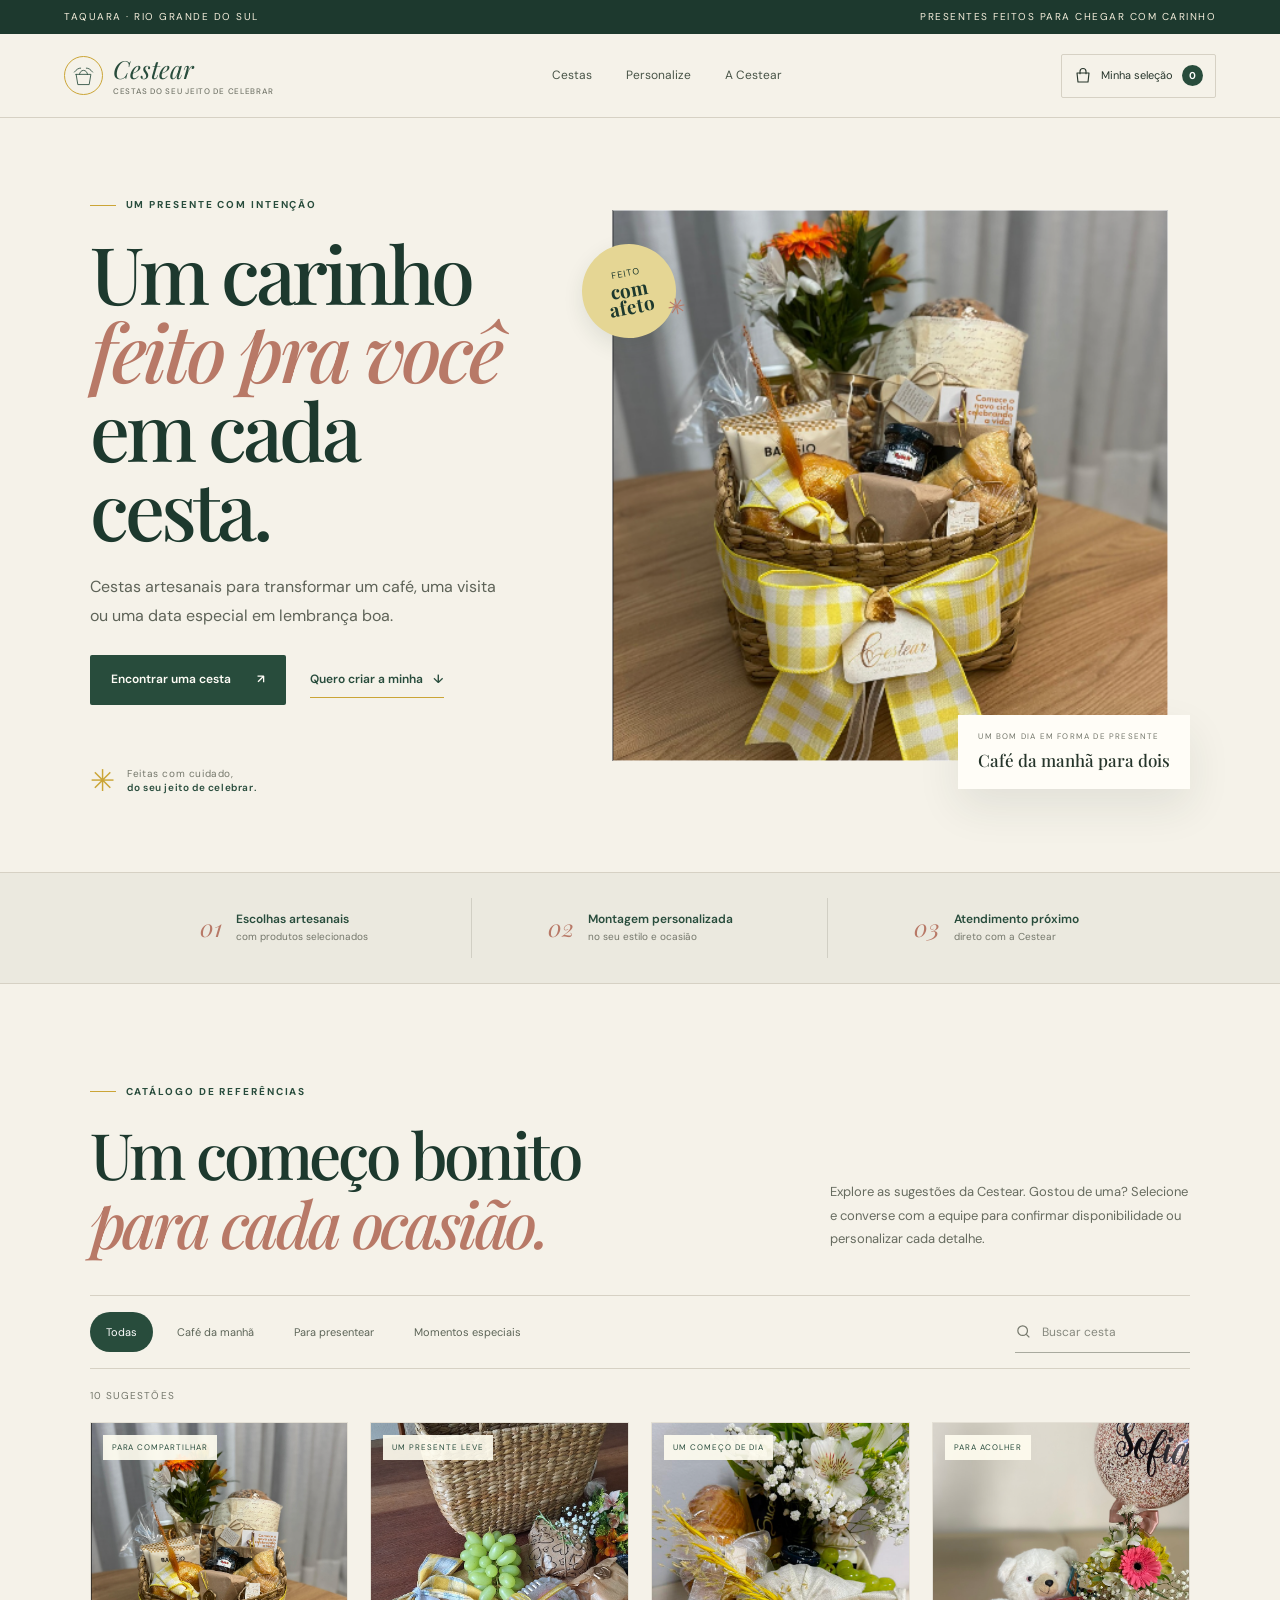
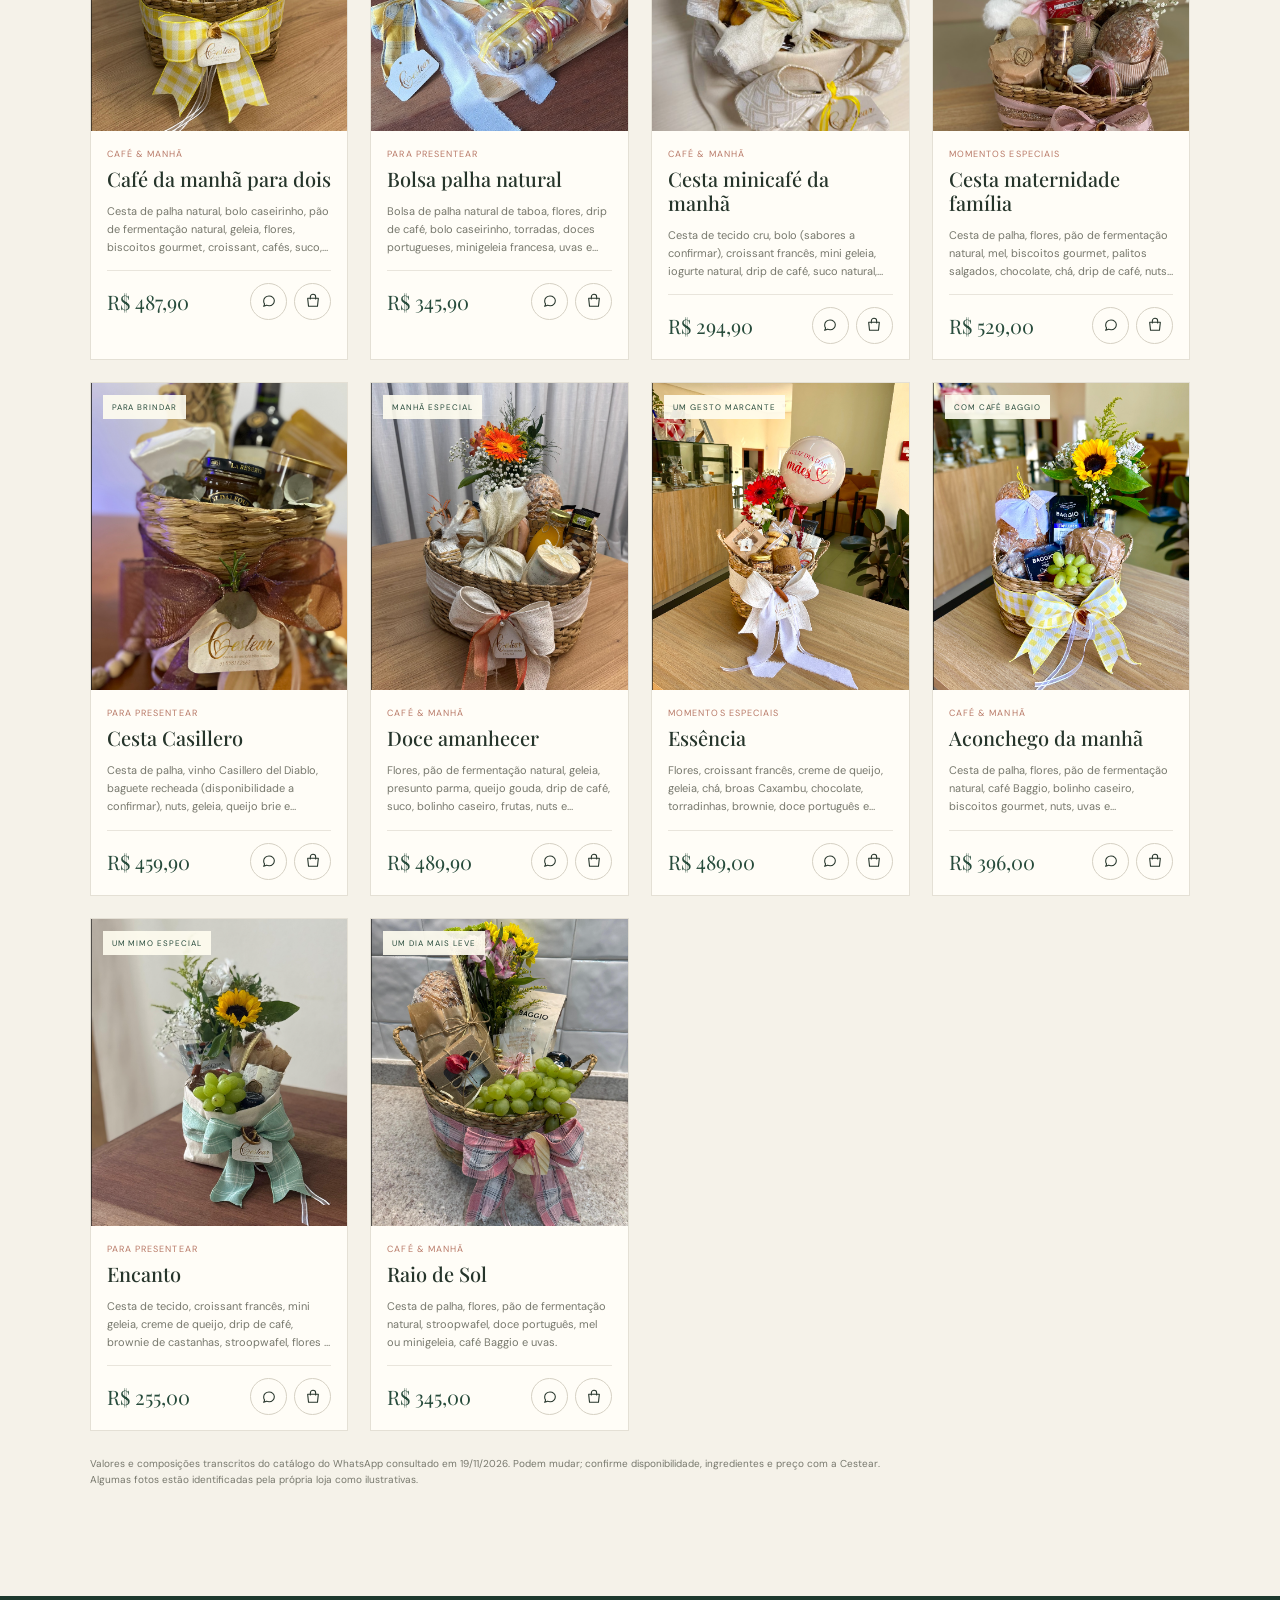
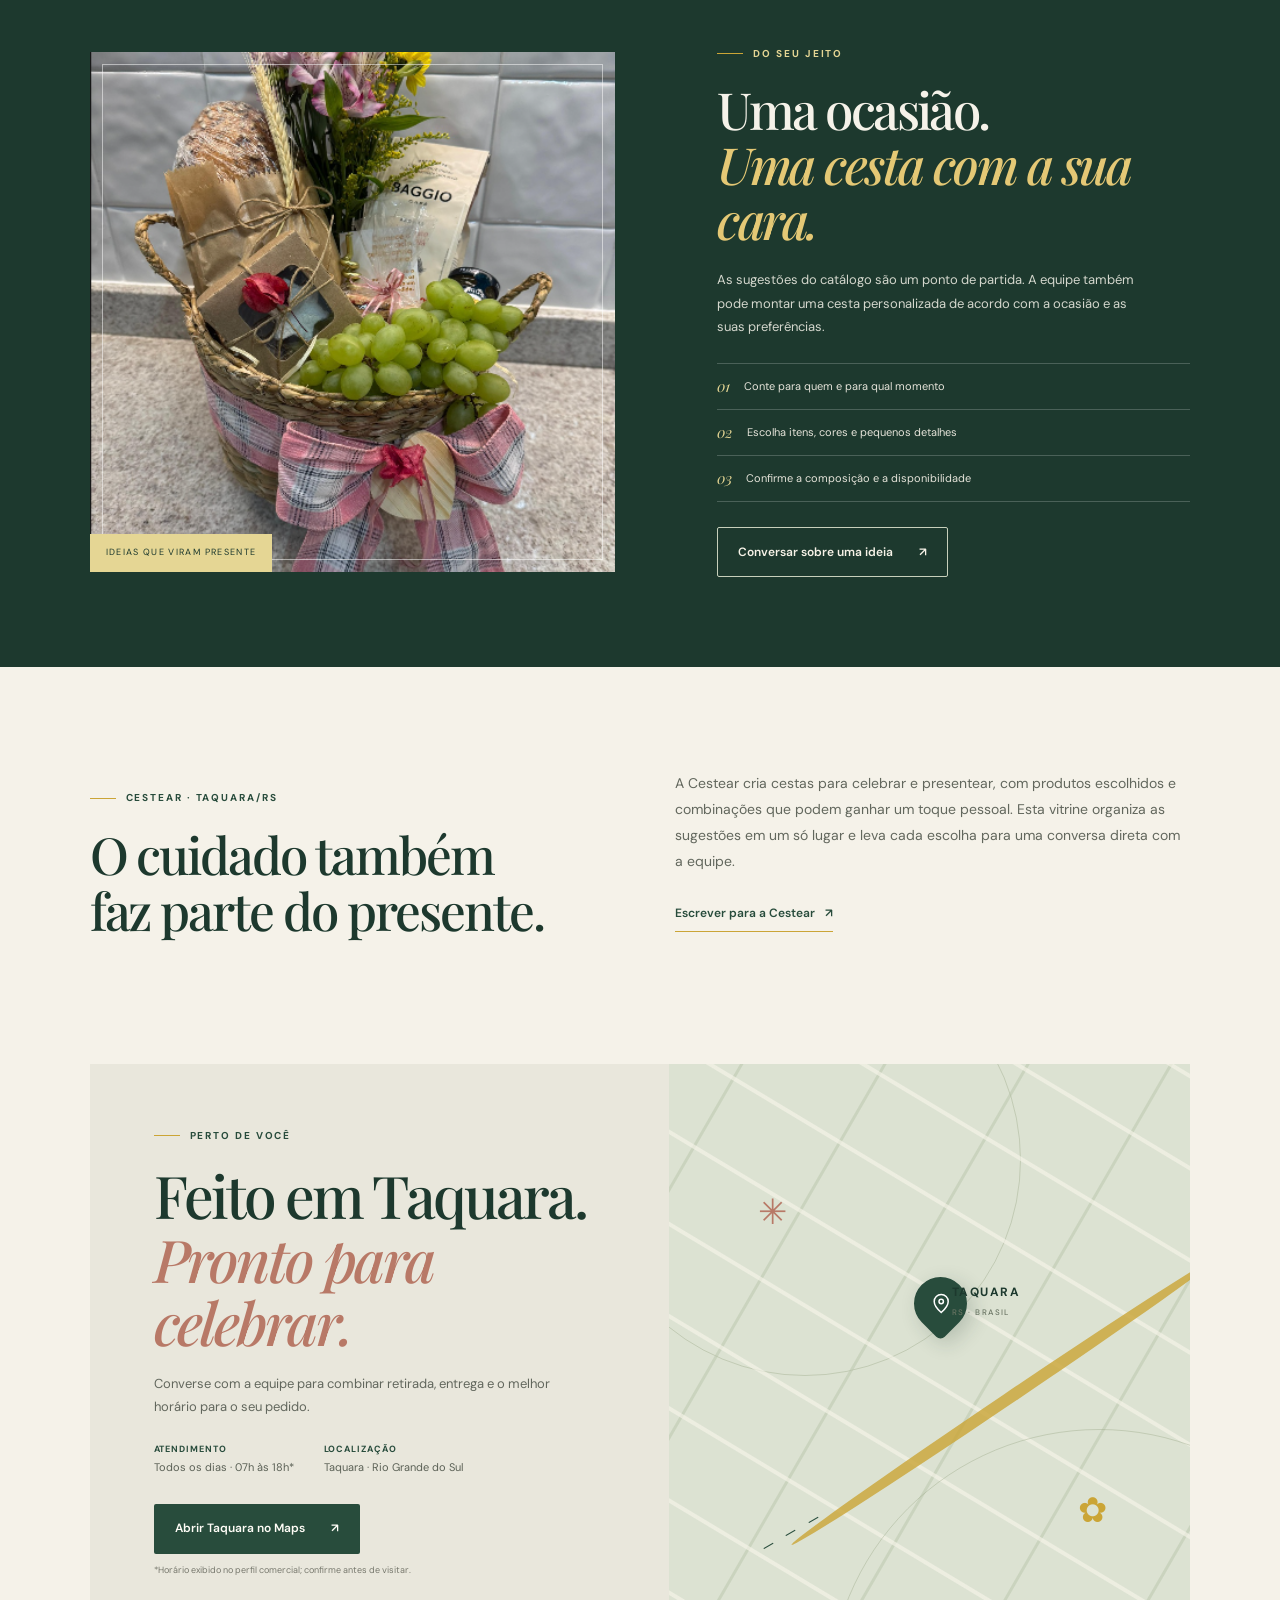
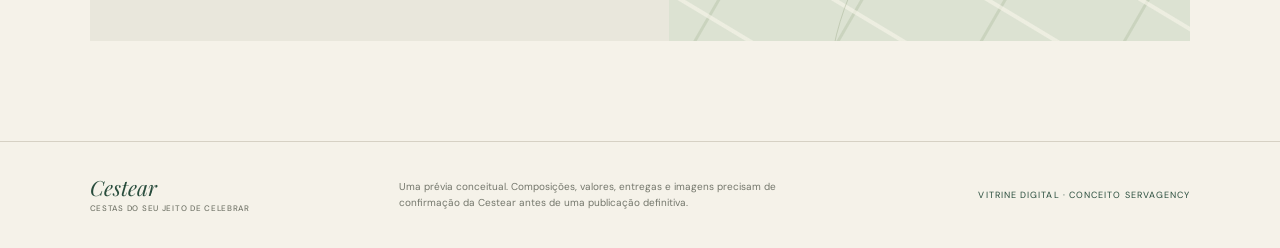
==== index.html @ cdf3b0b8 "Build Cestear digital catalog concept" ====
<!doctype html>
<html lang="pt-BR">
  <head>
    <meta charset="utf-8" />
    <meta name="viewport" content="width=device-width, initial-scale=1" />
    <meta name="theme-color" content="#f5f2e9" />
    <meta name="description" content="Cestas artesanais para celebrar, presentear e cuidar. Explore as sugestões da Cestear e personalize sua escolha pelo WhatsApp." />
    <title>Cestear — cestas do seu jeito de celebrar</title>
    <link rel="preconnect" href="https://fonts.googleapis.com" />
    <link rel="preconnect" href="https://fonts.gstatic.com" crossorigin />
    <link href="https://fonts.googleapis.com/css2?family=DM+Sans:wght@400;500;600;700&family=Playfair+Display:wght@500;600;700&display=swap" rel="stylesheet" />
    <link rel="stylesheet" href="styles.css" />
  </head>
  <body>
    <a class="skip-link" href="#conteudo">Pular para o conteúdo</a>
    <div class="announcement"><span>TAQUARA · RIO GRANDE DO SUL</span><span>Presentes feitos para chegar com carinho</span></div>
    <header class="site-header">
      <a class="brand" href="#inicio" aria-label="Cestear, início">
        <span class="brand-mark" aria-hidden="true"><svg viewBox="0 0 44 44"><path d="M9 20h26l-3 18H12L9 20Z"/><path d="M15 20a7 7 0 0 1 14 0M6 16c4-5 7-7 11-7M38 16c-4-5-7-7-11-7"/></svg></span>
        <span class="brand-word">Cestear<small>cestas do seu jeito de celebrar</small></span>
      </a>
      <nav class="desktop-nav" aria-label="Navegação principal">
        <a href="#colecao">Cestas</a><a href="#personalize">Personalize</a><a href="#sobre">A Cestear</a>
      </nav>
      <button class="bag-button" type="button" data-open-cart aria-label="Abrir seleção de cestas">
        <svg viewBox="0 0 24 24" aria-hidden="true"><path d="M4 8h16l-1.3 12H5.3L4 8Z"/><path d="M8 9V6a4 4 0 0 1 8 0v3"/></svg><span>Minha seleção</span><b id="cart-count">0</b>
      </button>
    </header>

    <main id="conteudo">
      <section class="hero" id="inicio">
        <div class="hero-copy">
          <p class="eyebrow"><span></span> UM PRESENTE COM INTENÇÃO</p>
          <h1>Um carinho<br /><em>feito pra você</em><br />em cada cesta.</h1>
          <p class="hero-intro">Cestas artesanais para transformar um café, uma visita ou uma data especial em lembrança boa.</p>
          <div class="hero-actions"><a class="button button-primary" href="#colecao">Encontrar uma cesta <span aria-hidden="true">↗</span></a><a class="text-link" href="#personalize">Quero criar a minha <span aria-hidden="true">↓</span></a></div>
          <div class="hero-note"><span class="note-flower" aria-hidden="true">✳</span><span>Feitas com cuidado,<br /><b>do seu jeito de celebrar.</b></span></div>
        </div>
        <div class="hero-visual">
          <div class="hero-image-wrap"><img src="assets/cafe-dois.png" alt="Cesta artesanal com flores, pães e itens de café da manhã" fetchpriority="high" /></div>
          <div class="photo-caption"><span>UM BOM DIA EM FORMA DE PRESENTE</span><b>Café da manhã para dois</b></div>
          <div class="hero-sticker"><span>feito</span><strong>com<br />afeto</strong><i aria-hidden="true">✳</i></div>
        </div>
      </section>

      <section class="promise-strip" aria-label="Diferenciais">
        <div><span>01</span><p>Escolhas artesanais<br /><small>com produtos selecionados</small></p></div>
        <div><span>02</span><p>Montagem personalizada<br /><small>no seu estilo e ocasião</small></p></div>
        <div><span>03</span><p>Atendimento próximo<br /><small>direto com a Cestear</small></p></div>
      </section>

      <section class="catalog-section section-pad" id="colecao">
        <div class="section-heading">
          <div><p class="eyebrow"><span></span> CATÁLOGO DE REFERÊNCIAS</p><h2>Um começo bonito<br /><em>para cada ocasião.</em></h2></div>
          <p class="section-aside">Explore as sugestões da Cestear. Gostou de uma? Selecione e converse com a equipe para confirmar disponibilidade ou personalizar cada detalhe.</p>
        </div>
        <div class="catalog-tools">
          <div class="filter-list" role="group" aria-label="Filtrar cestas por ocasião">
            <button class="filter-chip is-active" type="button" data-filter="todas" aria-pressed="true">Todas</button>
            <button class="filter-chip" type="button" data-filter="cafe" aria-pressed="false">Café da manhã</button>
            <button class="filter-chip" type="button" data-filter="presentes" aria-pressed="false">Para presentear</button>
            <button class="filter-chip" type="button" data-filter="momentos" aria-pressed="false">Momentos especiais</button>
          </div>
          <label class="search-box"><svg viewBox="0 0 24 24" aria-hidden="true"><circle cx="10.8" cy="10.8" r="6.8"/><path d="m16 16 4.2 4.2"/></svg><span class="sr-only">Buscar no catálogo</span><input id="catalog-search" type="search" placeholder="Buscar cesta" autocomplete="off" /></label>
        </div>
        <p class="results-count" id="results-count" aria-live="polite"></p>
        <div class="product-grid" id="product-grid" aria-live="polite"></div>
        <p class="catalog-disclaimer">Valores e composições transcritos do catálogo do WhatsApp consultado em 19/11/2026. Podem mudar; confirme disponibilidade, ingredientes e preço com a Cestear. Algumas fotos estão identificadas pela própria loja como ilustrativas.</p>
      </section>

      <section class="custom-section section-pad" id="personalize">
        <div class="custom-photo"><img src="assets/raio-de-sol.png" alt="Cesta artesanal com flores amarelas, uvas e produtos selecionados" loading="lazy" /><span>IDEIAS QUE VIRAM PRESENTE</span></div>
        <div class="custom-copy">
          <p class="eyebrow"><span></span> DO SEU JEITO</p>
          <h2>Uma ocasião.<br /><em>Uma cesta com a sua cara.</em></h2>
          <p>As sugestões do catálogo são um ponto de partida. A equipe também pode montar uma cesta personalizada de acordo com a ocasião e as suas preferências.</p>
          <ul class="custom-points"><li><span>01</span> Conte para quem e para qual momento</li><li><span>02</span> Escolha itens, cores e pequenos detalhes</li><li><span>03</span> Confirme a composição e a disponibilidade</li></ul>
          <a class="button button-outline" href="https://wa.me/555198172662?text=Oi%2C%20Cestear!%20Quero%20conversar%20sobre%20uma%20cesta%20personalizada." target="_blank" rel="noreferrer">Conversar sobre uma ideia <span aria-hidden="true">↗</span></a>
        </div>
      </section>

      <section class="about-section section-pad" id="sobre">
        <div class="about-heading"><p class="eyebrow"><span></span> CESTEAR · TAQUARA/RS</p><h2>O cuidado também<br />faz parte do presente.</h2></div>
        <div class="about-body"><p>A Cestear cria cestas para celebrar e presentear, com produtos escolhidos e combinações que podem ganhar um toque pessoal. Esta vitrine organiza as sugestões em um só lugar e leva cada escolha para uma conversa direta com a equipe.</p><a class="text-link" href="mailto:cestearcestas8@gmail.com">Escrever para a Cestear <span aria-hidden="true">↗</span></a></div>
      </section>

      <section class="visit-section section-pad">
        <div class="visit-card"><div><p class="eyebrow"><span></span> PERTO DE VOCÊ</p><h2>Feito em Taquara.<br /><em>Pronto para celebrar.</em></h2><p>Converse com a equipe para combinar retirada, entrega e o melhor horário para o seu pedido.</p><div class="visit-meta"><span><b>Atendimento</b>Todos os dias · 07h às 18h*</span><span><b>Localização</b>Taquara · Rio Grande do Sul</span></div><a class="button button-primary" href="https://www.google.com/maps/search/?api=1&query=Cestear+Cestas+Taquara+RS" target="_blank" rel="noreferrer">Abrir Taquara no Maps <span aria-hidden="true">↗</span></a><small class="hours-note">*Horário exibido no perfil comercial; confirme antes de visitar.</small></div><div class="map-art" aria-label="Ilustração abstrata de caminhos e flores no mapa"><div class="map-lines"></div><span class="map-pin"><svg viewBox="0 0 24 24" aria-hidden="true"><path d="M19 10c0 5-7 11-7 11S5 15 5 10a7 7 0 1 1 14 0Z"/><circle cx="12" cy="10" r="2.2"/></svg></span><span class="map-label">TAQUARA<br /><small>RS · BRASIL</small></span><span class="map-flower flower-a">✳</span><span class="map-flower flower-b">✿</span><span class="map-route">— — —</span></div></div>
      </section>
    </main>

    <footer class="site-footer"><a class="brand brand-footer" href="#inicio"><span class="brand-word">Cestear<small>cestas do seu jeito de celebrar</small></span></a><p>Uma prévia conceitual. Composições, valores, entregas e imagens precisam de confirmação da Cestear antes de uma publicação definitiva.</p><span class="footer-credit">VITRINE DIGITAL · CONCEITO SERVAGENCY</span></footer>

    <div class="cart-backdrop" id="cart-backdrop" hidden></div>
    <aside class="cart-drawer" id="cart-drawer" aria-labelledby="cart-title" aria-modal="true" role="dialog" hidden>
      <div class="cart-head"><div><p class="eyebrow">SUA ESCOLHA</p><h2 id="cart-title">Minha seleção</h2></div><button class="icon-button" type="button" data-close-cart aria-label="Fechar seleção">×</button></div>
      <p class="cart-intro">Confira as referências e continue a conversa com a Cestear no WhatsApp.</p>
      <div id="cart-items" class="cart-items"></div>
      <div class="cart-empty" id="cart-empty"><span aria-hidden="true">✳</span><p>Sua seleção começa por aqui.</p><a href="#colecao" data-close-cart>Explorar as cestas</a></div>
      <div class="cart-total" id="cart-total" hidden><span>Subtotal de referência</span><b id="cart-total-value"></b></div>
      <a class="button button-primary cart-checkout" id="cart-checkout" href="#" target="_blank" rel="noreferrer" aria-disabled="true">Continuar no WhatsApp <span aria-hidden="true">↗</span></a>
      <p class="cart-footnote">Valores e disponibilidade são confirmados pela equipe. Nenhum pagamento é feito por esta página.</p>
    </aside>
    <div class="toast" id="toast" role="status" aria-live="polite"></div>
    <script src="app.js" defer></script>
  </body>
</html>
---- styles.css ----
:root{--paper:#f5f2e9;--paper-deep:#ebe6d9;--ink:#26352b;--forest:#284c3c;--forest-deep:#1d392e;--moss:#748766;--gold:#cba536;--gold-light:#e5d694;--rose:#b87967;--white:#fffdf7;--line:#d6d1c4;--muted:#74776b;--serif:"Playfair Display",Georgia,serif;--sans:"DM Sans",Arial,sans-serif;--shadow:0 18px 44px #24372917}*{box-sizing:border-box}html{scroll-behavior:smooth;scroll-padding-top:94px}body{margin:0;background:var(--paper);color:var(--ink);font-family:var(--sans);font-size:16px;line-height:1.55}button,input{font:inherit}button,a{-webkit-tap-highlight-color:transparent}a{color:inherit;text-decoration:none}img{display:block;width:100%;height:100%;object-fit:cover}button{color:inherit}.skip-link{position:fixed;z-index:100;left:12px;top:12px;padding:12px 16px;background:var(--forest-deep);color:white;transform:translateY(-150%)}.skip-link:focus{transform:none}.sr-only{position:absolute;width:1px;height:1px;padding:0;margin:-1px;overflow:hidden;clip:rect(0,0,0,0);white-space:nowrap;border:0}.announcement{height:34px;display:flex;align-items:center;justify-content:space-between;padding:0 clamp(20px,5vw,80px);background:var(--forest-deep);color:#f4eddb;font-size:10px;letter-spacing:.15em;text-transform:uppercase}.site-header{height:84px;padding:0 clamp(20px,5vw,80px);display:flex;align-items:center;justify-content:space-between;border-bottom:1px solid var(--line);background:var(--paper);position:sticky;top:0;z-index:30}.brand{display:inline-flex;align-items:center;gap:10px;min-width:190px}.brand-mark{width:39px;height:39px;display:grid;place-items:center;border:1px solid var(--gold);border-radius:50%;color:var(--forest)}.brand-mark svg{width:25px;fill:none;stroke:currentColor;stroke-width:1.5;stroke-linecap:round;stroke-linejoin:round}.brand-word{font-family:var(--serif);font-size:25px;line-height:1;color:var(--forest);font-style:italic}.brand-word small{display:block;margin-top:5px;font:500 8px var(--sans);font-style:normal;letter-spacing:.09em;text-transform:uppercase;color:var(--muted)}.desktop-nav{display:flex;gap:34px;font-size:12px;color:#485447}.desktop-nav a{padding:10px 0;transition:color .2s}.desktop-nav a:hover{color:var(--rose)}.bag-button,.button,.icon-button,.filter-chip{cursor:pointer}.bag-button{height:44px;display:flex;align-items:center;gap:9px;background:transparent;border:1px solid var(--line);padding:0 12px;border-radius:2px;font-size:11px}.bag-button svg{width:18px;fill:none;stroke:currentColor;stroke-width:1.5;stroke-linecap:round;stroke-linejoin:round}.bag-button b{display:inline-grid;place-items:center;min-width:21px;height:21px;padding:0 5px;border-radius:50%;background:var(--forest);color:white;font-size:10px}.hero{padding:clamp(34px,6.2vw,94px) clamp(20px,7vw,112px) 70px;display:grid;grid-template-columns:minmax(0,.87fr) minmax(0,1.13fr);gap:clamp(28px,6vw,98px);align-items:center;max-width:1600px;margin:0 auto}.eyebrow{margin:0 0 20px;display:flex;align-items:center;gap:10px;color:var(--forest);font-size:10px;letter-spacing:.19em;font-weight:700;text-transform:uppercase}.eyebrow>span{width:26px;height:1px;background:var(--gold)}h1,h2,h3,p{margin-top:0}.hero h1,.section-heading h2,.custom-copy h2,.about-heading h2,.visit-card h2{font-family:var(--serif);font-weight:500;letter-spacing:-.05em}.hero h1{margin:0;color:var(--forest-deep);font-size:clamp(50px,6.2vw,92px);line-height:.99}.hero h1 em,.section-heading h2 em,.custom-copy h2 em,.visit-card h2 em{color:var(--rose);font-weight:500}.hero-intro{max-width:415px;margin:26px 0 24px;color:#5e6358;font-size:16px;line-height:1.8}.hero-actions{display:flex;align-items:center;gap:24px;flex-wrap:wrap}.button{min-height:50px;padding:0 20px;display:inline-flex;align-items:center;justify-content:center;gap:26px;border:1px solid transparent;border-radius:2px;font-weight:600;font-size:12px;transition:transform .2s,background .2s,color .2s}.button:hover{transform:translateY(-2px)}.button:focus-visible,.filter-chip:focus-visible,.bag-button:focus-visible,.icon-button:focus-visible,.text-link:focus-visible,.desktop-nav a:focus-visible{outline:3px solid var(--gold);outline-offset:3px}.button-primary{background:var(--forest);color:var(--white)}.button-primary:hover{background:var(--forest-deep)}.button-outline{border-color:var(--forest);color:var(--forest);background:transparent}.button-outline:hover{background:var(--forest);color:white}.text-link{display:inline-flex;align-items:center;gap:10px;font-size:12px;font-weight:600;color:var(--forest);border-bottom:1px solid var(--gold);padding:8px 0}.hero-note{display:flex;align-items:center;gap:12px;margin-top:55px;color:var(--muted);font-size:10px;line-height:1.4;letter-spacing:.06em}.hero-note b{color:var(--forest);font-weight:600}.note-flower{color:var(--gold);font-size:30px}.hero-visual{position:relative;padding:0 22px 28px 0}.hero-image-wrap{height:clamp(390px,43vw,590px);position:relative;overflow:hidden;background:var(--paper-deep)}.hero-image-wrap:after{content:"";position:absolute;inset:0;border:1px solid #ffffff80;pointer-events:none}.hero-image-wrap img{object-position:center 48%;transition:transform .9s cubic-bezier(.2,.7,.2,1)}.hero-visual:hover .hero-image-wrap img{transform:scale(1.025)}.photo-caption{position:absolute;right:0;bottom:0;display:flex;flex-direction:column;gap:5px;background:var(--white);padding:15px 20px;min-width:220px;box-shadow:var(--shadow)}.photo-caption span{font-size:8px;letter-spacing:.15em;color:var(--muted)}.photo-caption b{font-family:var(--serif);font-size:17px;font-weight:500}.hero-sticker{position:absolute;left:-30px;top:34px;width:94px;height:94px;display:flex;flex-direction:column;align-items:center;justify-content:center;border-radius:50%;background:var(--gold-light);color:var(--forest-deep);transform:rotate(-11deg);box-shadow:0 8px 22px #1c33251c}.hero-sticker span{font-size:9px;letter-spacing:.12em;text-transform:uppercase}.hero-sticker strong{font-family:var(--serif);font-size:19px;line-height:.9;text-align:center}.hero-sticker i{position:absolute;right:-6px;bottom:5px;color:var(--rose);font-size:22px;font-style:normal}.promise-strip{min-height:112px;padding:25px clamp(20px,9vw,140px);background:#ebe9df;border-top:1px solid var(--line);border-bottom:1px solid var(--line);display:grid;grid-template-columns:repeat(3,1fr);gap:18px}.promise-strip>div{display:flex;align-items:center;gap:14px;justify-content:center}.promise-strip>div+div{border-left:1px solid #d1cfc4}.promise-strip>div>span{font-family:var(--serif);font-size:24px;color:var(--rose);font-style:italic}.promise-strip p{margin:0;color:var(--forest);font-size:12px;font-weight:600;line-height:1.4}.promise-strip small{color:var(--muted);font-size:10px;font-weight:400}.section-pad{padding-left:clamp(20px,7vw,112px);padding-right:clamp(20px,7vw,112px)}.catalog-section{padding-top:100px;padding-bottom:108px;max-width:1600px;margin:auto}.section-heading{display:flex;align-items:flex-end;justify-content:space-between;gap:30px;margin-bottom:38px}.section-heading h2,.custom-copy h2,.visit-card h2{margin:0;font-size:clamp(37px,5vw,66px);line-height:1.08;color:var(--forest-deep)}.section-aside{max-width:360px;margin:0 0 7px;color:#666b5f;font-size:13px;line-height:1.8}.catalog-tools{display:flex;justify-content:space-between;align-items:center;gap:20px;padding:15px 0;border-top:1px solid var(--line);border-bottom:1px solid var(--line)}.filter-list{display:flex;flex-wrap:wrap;gap:8px}.filter-chip{min-height:40px;padding:0 15px;background:transparent;border:1px solid transparent;border-radius:99px;font-size:11px;color:#5d6558}.filter-chip:hover{border-color:var(--moss)}.filter-chip.is-active{background:var(--forest);color:white}.search-box{height:42px;display:flex;align-items:center;gap:8px;border-bottom:1px solid #a9aa9f;min-width:175px}.search-box svg{width:17px;fill:none;stroke:var(--muted);stroke-width:1.7}.search-box input{min-width:0;width:150px;border:0;outline:0;background:transparent;color:var(--ink);font-size:12px}.search-box input::placeholder{color:#87897f}.results-count{min-height:24px;margin:19px 0 10px;color:var(--muted);font-size:10px;letter-spacing:.11em;text-transform:uppercase}.product-grid{display:grid;grid-template-columns:repeat(4,minmax(0,1fr));gap:22px}.product-card{min-width:0;background:var(--white);border:1px solid #e4e0d5;position:relative;transition:transform .25s,box-shadow .25s}.product-card:hover{transform:translateY(-4px);box-shadow:var(--shadow)}.product-photo{height:clamp(220px,24vw,340px);position:relative;overflow:hidden;background:var(--paper-deep)}.product-photo img{transition:transform .6s cubic-bezier(.2,.7,.2,1)}.product-card:hover .product-photo img{transform:scale(1.035)}.product-tag{position:absolute;left:12px;top:12px;padding:6px 9px;background:#fffdf0e8;color:var(--forest);font-size:8px;letter-spacing:.12em;text-transform:uppercase}.product-body{padding:17px 16px 15px}.product-kicker{margin-bottom:5px;color:var(--rose);font-size:9px;letter-spacing:.12em;text-transform:uppercase}.product-body h3{margin:0;font-family:var(--serif);font-size:20px;line-height:1.2;font-weight:500}.product-desc{min-height:52px;margin:11px 0 14px;color:#77786d;font-size:11px;line-height:1.65;display:-webkit-box;-webkit-line-clamp:3;-webkit-box-orient:vertical;overflow:hidden}.product-bottom{display:flex;align-items:center;justify-content:space-between;gap:10px;padding-top:12px;border-top:1px solid #e9e5dc}.product-price{color:var(--forest);font-family:var(--serif);font-size:20px;white-space:nowrap}.product-actions{display:flex;gap:7px}.mini-action{width:37px;height:37px;display:grid;place-items:center;background:transparent;border:1px solid var(--line);border-radius:50%;cursor:pointer;transition:background .2s,color .2s,border-color .2s}.mini-action:hover{background:var(--forest);border-color:var(--forest);color:white}.mini-action svg{width:16px;fill:none;stroke:currentColor;stroke-width:1.6;stroke-linecap:round;stroke-linejoin:round}.catalog-disclaimer{max-width:820px;margin:25px 0 0;color:#77786d;font-size:10px;line-height:1.6}.no-results{grid-column:1/-1;padding:60px 20px;text-align:center;color:var(--muted);background:#eeece3}.custom-section{padding-top:50px;padding-bottom:90px;background:var(--forest-deep);color:#f5f2e9;display:grid;grid-template-columns:minmax(0,1fr) minmax(0,.9fr);gap:clamp(30px,8vw,120px);align-items:center}.custom-photo{height:clamp(330px,42vw,520px);position:relative;overflow:hidden}.custom-photo:after{content:"";position:absolute;inset:12px;border:1px solid #ffffff80;pointer-events:none}.custom-photo img{object-position:center 52%}.custom-photo>span{position:absolute;z-index:1;left:0;bottom:0;padding:12px 16px;background:var(--gold-light);color:var(--forest-deep);font-size:9px;letter-spacing:.15em}.custom-copy{max-width:560px}.custom-copy .eyebrow{color:var(--gold-light)}.custom-copy h2{color:var(--paper);font-size:clamp(38px,4vw,60px)}.custom-copy h2 em{color:#e4c875}.custom-copy>p:not(.eyebrow){max-width:440px;margin:21px 0 24px;color:#d4d7cd;font-size:13px;line-height:1.8}.custom-points{padding:0;margin:0 0 25px;list-style:none;border-top:1px solid #ffffff33}.custom-points li{display:flex;align-items:center;gap:14px;padding:11px 0;border-bottom:1px solid #ffffff33;font-size:11px;color:#e6e4da}.custom-points span{font-family:var(--serif);font-size:15px;color:var(--gold-light);font-style:italic}.custom-copy .button-outline{border-color:#c7d0bb;color:#f6f2e7}.custom-copy .button-outline:hover{background:#f6f2e7;color:var(--forest-deep)}.about-section{max-width:1600px;margin:auto;padding-top:104px;padding-bottom:90px;display:grid;grid-template-columns:1fr 1fr;gap:70px;align-items:end}.about-heading h2{margin:0;color:var(--forest-deep);font-family:var(--serif);font-size:clamp(34px,4vw,54px);line-height:1.1;font-weight:500;letter-spacing:-.04em}.about-body{max-width:510px;padding-bottom:7px}.about-body p{margin:0 0 21px;color:#62675d;font-size:14px;line-height:1.85}.visit-section{padding-top:35px;padding-bottom:100px}.visit-card{max-width:1390px;margin:auto;display:grid;grid-template-columns:1fr .9fr;min-height:430px;background:#e9e7dc}.visit-card>div:first-child{padding:clamp(30px,5vw,72px)}.visit-card h2{font-size:clamp(37px,4.6vw,60px)}.visit-card>div:first-child>p:not(.eyebrow){max-width:420px;color:#62675d;font-size:13px;line-height:1.8;margin:18px 0 24px}.visit-meta{display:flex;gap:30px;margin:0 0 27px}.visit-meta span{display:grid;gap:3px;color:#5b6156;font-size:11px}.visit-meta b{color:var(--forest);font-size:9px;text-transform:uppercase;letter-spacing:.1em}.hours-note{display:block;margin-top:10px;color:#77786d;font-size:9px}.map-art{position:relative;overflow:hidden;min-height:330px;background:#dce2d2}.map-art:before,.map-art:after{content:"";position:absolute;border-radius:50%;border:1px solid #8c9c7a55}.map-art:before{width:430px;height:430px;left:-80px;top:-120px}.map-art:after{width:540px;height:540px;right:-180px;bottom:-330px}.map-lines{position:absolute;inset:0;background:repeating-linear-gradient(31deg,transparent 0 39px,#f6f4e9a6 40px 43px,transparent 44px 79px),repeating-linear-gradient(120deg,transparent 0 61px,#b7c4a97c 62px 64px,transparent 65px 124px);clip-path:polygon(0 0,100% 0,100% 100%,0 100%)}.map-lines:after{content:"";position:absolute;left:15%;top:57%;width:100%;height:12px;background:var(--gold);transform:rotate(-34deg);border-radius:100%;opacity:.8}.map-pin{position:absolute;left:47%;top:37%;width:53px;height:53px;display:grid;place-items:center;border-radius:50% 50% 50% 6px;background:var(--forest);color:white;transform:rotate(-45deg);box-shadow:0 8px 20px #1d392e33}.map-pin svg{width:24px;fill:none;stroke:currentColor;stroke-width:1.5;transform:rotate(45deg)}.map-label{position:absolute;left:calc(47% + 38px);top:38%;font-size:12px;font-weight:700;letter-spacing:.12em;color:var(--forest-deep)}.map-label small{font-size:8px;color:#697463;font-weight:500}.map-flower{position:absolute;color:var(--rose);font-size:35px}.flower-a{left:17%;top:21%}.flower-b{right:16%;bottom:18%;color:var(--gold)}.map-route{position:absolute;left:17%;bottom:17%;color:var(--forest);letter-spacing:.3em;font-size:15px;transform:rotate(-30deg)}.site-footer{padding:35px clamp(20px,7vw,112px);display:flex;align-items:center;justify-content:space-between;gap:30px;border-top:1px solid var(--line)}.brand-footer{min-width:auto}.brand-footer .brand-word{font-size:21px}.site-footer>p{max-width:430px;margin:0;color:#73766b;font-size:10px;line-height:1.6}.footer-credit{color:var(--forest);font-size:9px;letter-spacing:.12em;white-space:nowrap}.cart-backdrop{position:fixed;z-index:49;inset:0;background:#10251dcc;backdrop-filter:blur(2px)}.cart-drawer{position:fixed;z-index:50;right:0;top:0;bottom:0;width:min(450px,100%);padding:30px 26px 24px;background:var(--paper);box-shadow:-18px 0 60px #111a16a3;display:flex;flex-direction:column;overflow:auto}.cart-drawer[hidden],.cart-backdrop[hidden]{display:none}.cart-head{display:flex;align-items:flex-start;justify-content:space-between;border-bottom:1px solid var(--line);padding-bottom:15px}.cart-head .eyebrow{margin-bottom:6px}.cart-head h2{margin:0;font:500 30px var(--serif);color:var(--forest)}.icon-button{width:42px;height:42px;display:grid;place-items:center;border:1px solid var(--line);background:transparent;border-radius:50%;font-size:25px}.cart-intro{margin:17px 0 14px;color:#6c7066;font-size:12px;line-height:1.6}.cart-items{display:grid;gap:10px}.cart-row{display:grid;grid-template-columns:58px 1fr auto;gap:12px;align-items:center;padding:10px 0;border-bottom:1px solid var(--line)}.cart-row img{width:58px;height:65px;object-fit:cover}.cart-row h3{margin:0;font:500 15px var(--serif)}.cart-row small{display:block;color:var(--muted);font-size:10px}.cart-row strong{display:block;margin-top:4px;color:var(--forest);font-size:11px}.remove-item{border:0;background:transparent;color:var(--rose);text-decoration:underline;font-size:10px;cursor:pointer}.cart-empty{margin:auto;text-align:center;color:var(--muted);padding:25px}.cart-empty span{color:var(--gold);font-size:34px}.cart-empty p{margin:8px 0}.cart-empty a{color:var(--forest);text-decoration:underline;font-size:11px}.cart-total{display:flex;justify-content:space-between;margin-top:auto;padding:17px 0;border-top:1px solid var(--line);color:var(--muted);font-size:11px}.cart-total b{color:var(--forest);font-family:var(--serif);font-size:19px}.cart-checkout{width:100%;margin-top:10px}.cart-checkout[aria-disabled="true"]{opacity:.48;pointer-events:none}.cart-footnote{margin:13px 0 0;color:var(--muted);font-size:9px;line-height:1.5}.toast{position:fixed;z-index:80;left:50%;bottom:25px;transform:translate(-50%,20px);opacity:0;pointer-events:none;padding:12px 18px;border-radius:2px;background:var(--forest-deep);color:white;font-size:12px;box-shadow:var(--shadow);transition:opacity .2s,transform .2s}.toast.is-visible{opacity:1;transform:translate(-50%,0)}
@media(max-width:1000px){.hero{gap:35px}.product-grid{grid-template-columns:repeat(3,minmax(0,1fr))}.custom-section{gap:40px}.about-section{gap:35px}.visit-card{grid-template-columns:1fr 0.8fr}}
@media(max-width:720px){html{scroll-padding-top:77px}.announcement{height:30px;padding:0 16px;font-size:8px;letter-spacing:.11em}.announcement span:last-child{display:none}.site-header{height:72px;padding:0 16px}.brand{min-width:0;gap:7px}.brand-mark{width:33px;height:33px}.brand-mark svg{width:22px}.brand-word{font-size:22px}.brand-word small{font-size:7px}.desktop-nav{display:none}.bag-button{width:47px;height:43px;justify-content:center;padding:0;gap:4px}.bag-button span{position:absolute;width:1px;height:1px;overflow:hidden;clip:rect(0,0,0,0)}.hero{padding:34px 16px 38px;display:flex;flex-direction:column;align-items:stretch;gap:28px}.hero-copy{order:0}.hero h1{font-size:clamp(48px,13.6vw,70px)}.hero-intro{max-width:340px;margin:20px 0 20px;font-size:15px}.hero-actions{gap:14px}.button{min-height:48px;padding:0 15px;gap:18px;font-size:11px}.hero-note{margin-top:26px}.hero-visual{order:1;margin:0 4px 0 18px;padding:0 12px 22px 0}.hero-image-wrap{height:clamp(340px,110vw,480px)}.photo-caption{min-width:190px;padding:12px 14px}.photo-caption b{font-size:15px}.hero-sticker{width:75px;height:75px;left:-21px;top:20px}.hero-sticker strong{font-size:16px}.promise-strip{min-height:0;padding:20px 16px;grid-template-columns:1fr;gap:0}.promise-strip>div{justify-content:flex-start;padding:12px 6px}.promise-strip>div+div{border-left:0;border-top:1px solid #d1cfc4}.promise-strip>div>span{width:27px}.catalog-section{padding-top:70px;padding-bottom:70px}.section-heading{display:block;margin-bottom:24px}.section-heading h2,.custom-copy h2{font-size:clamp(37px,10vw,54px)}.section-aside{margin:17px 0 0;font-size:12px}.catalog-tools{align-items:stretch;flex-direction:column;padding:12px 0;gap:13px}.filter-list{display:flex;flex-wrap:nowrap;overflow-x:auto;padding:2px 0 5px;margin-right:-16px;scrollbar-width:thin}.filter-chip{flex:0 0 auto;min-height:38px;padding:0 13px}.search-box{width:100%}.search-box input{width:100%;font-size:16px}.product-grid{grid-template-columns:repeat(2,minmax(0,1fr));gap:11px}.product-photo{height:clamp(180px,57vw,280px)}.product-tag{left:7px;top:7px;padding:5px 6px;font-size:7px}.product-body{padding:12px 10px 10px}.product-kicker{font-size:7px;letter-spacing:.08em}.product-body h3{font-size:17px;min-height:40px}.product-desc{min-height:62px;margin:8px 0 10px;font-size:10px;line-height:1.55;-webkit-line-clamp:4}.product-bottom{align-items:flex-end;gap:4px;padding-top:9px}.product-price{font-size:17px}.product-actions{gap:4px}.mini-action{width:33px;height:33px}.catalog-disclaimer{font-size:9px}.custom-section{padding-top:34px;padding-bottom:55px;display:flex;flex-direction:column;align-items:stretch;gap:27px}.custom-photo{height:clamp(310px,90vw,430px);margin-right:16px}.custom-copy h2{font-size:clamp(38px,10vw,55px)}.custom-copy>p:not(.eyebrow){font-size:12px}.about-section{padding-top:65px;padding-bottom:50px;display:block}.about-heading h2{font-size:clamp(34px,9vw,49px)}.about-body{margin-top:21px}.about-body p{font-size:12px}.visit-section{padding:15px 16px 65px}.visit-card{display:flex;flex-direction:column}.visit-card>div:first-child{padding:29px 20px}.visit-card h2{font-size:clamp(36px,9vw,52px)}.visit-card>div:first-child>p:not(.eyebrow){font-size:12px}.visit-meta{gap:16px;flex-wrap:wrap}.map-art{min-height:290px}.site-footer{padding:25px 16px 86px;display:grid;grid-template-columns:1fr auto;gap:15px}.site-footer>p{grid-column:1/-1;grid-row:2}.footer-credit{font-size:8px}.cart-drawer{top:auto;width:100%;max-height:92dvh;border-radius:14px 14px 0 0;padding:23px 18px max(20px,env(safe-area-inset-bottom))}.cart-empty{padding:10px}.cart-total{margin-top:15px}}
@media(max-width:380px){.product-grid{gap:8px}.product-body{padding:10px 8px 9px}.product-body h3{font-size:16px}.product-price{font-size:15px}.mini-action{width:30px;height:30px}.hero h1{font-size:47px}.bag-button{width:43px}}
@media(max-width:420px){.hero h1{font-size:clamp(38px,11vw,43px);letter-spacing:-.045em}}
@media(prefers-reduced-motion:reduce){*,*::before,*::after{scroll-behavior:auto!important;transition-duration:.01ms!important;animation-duration:.01ms!important;animation-iteration-count:1!important}}
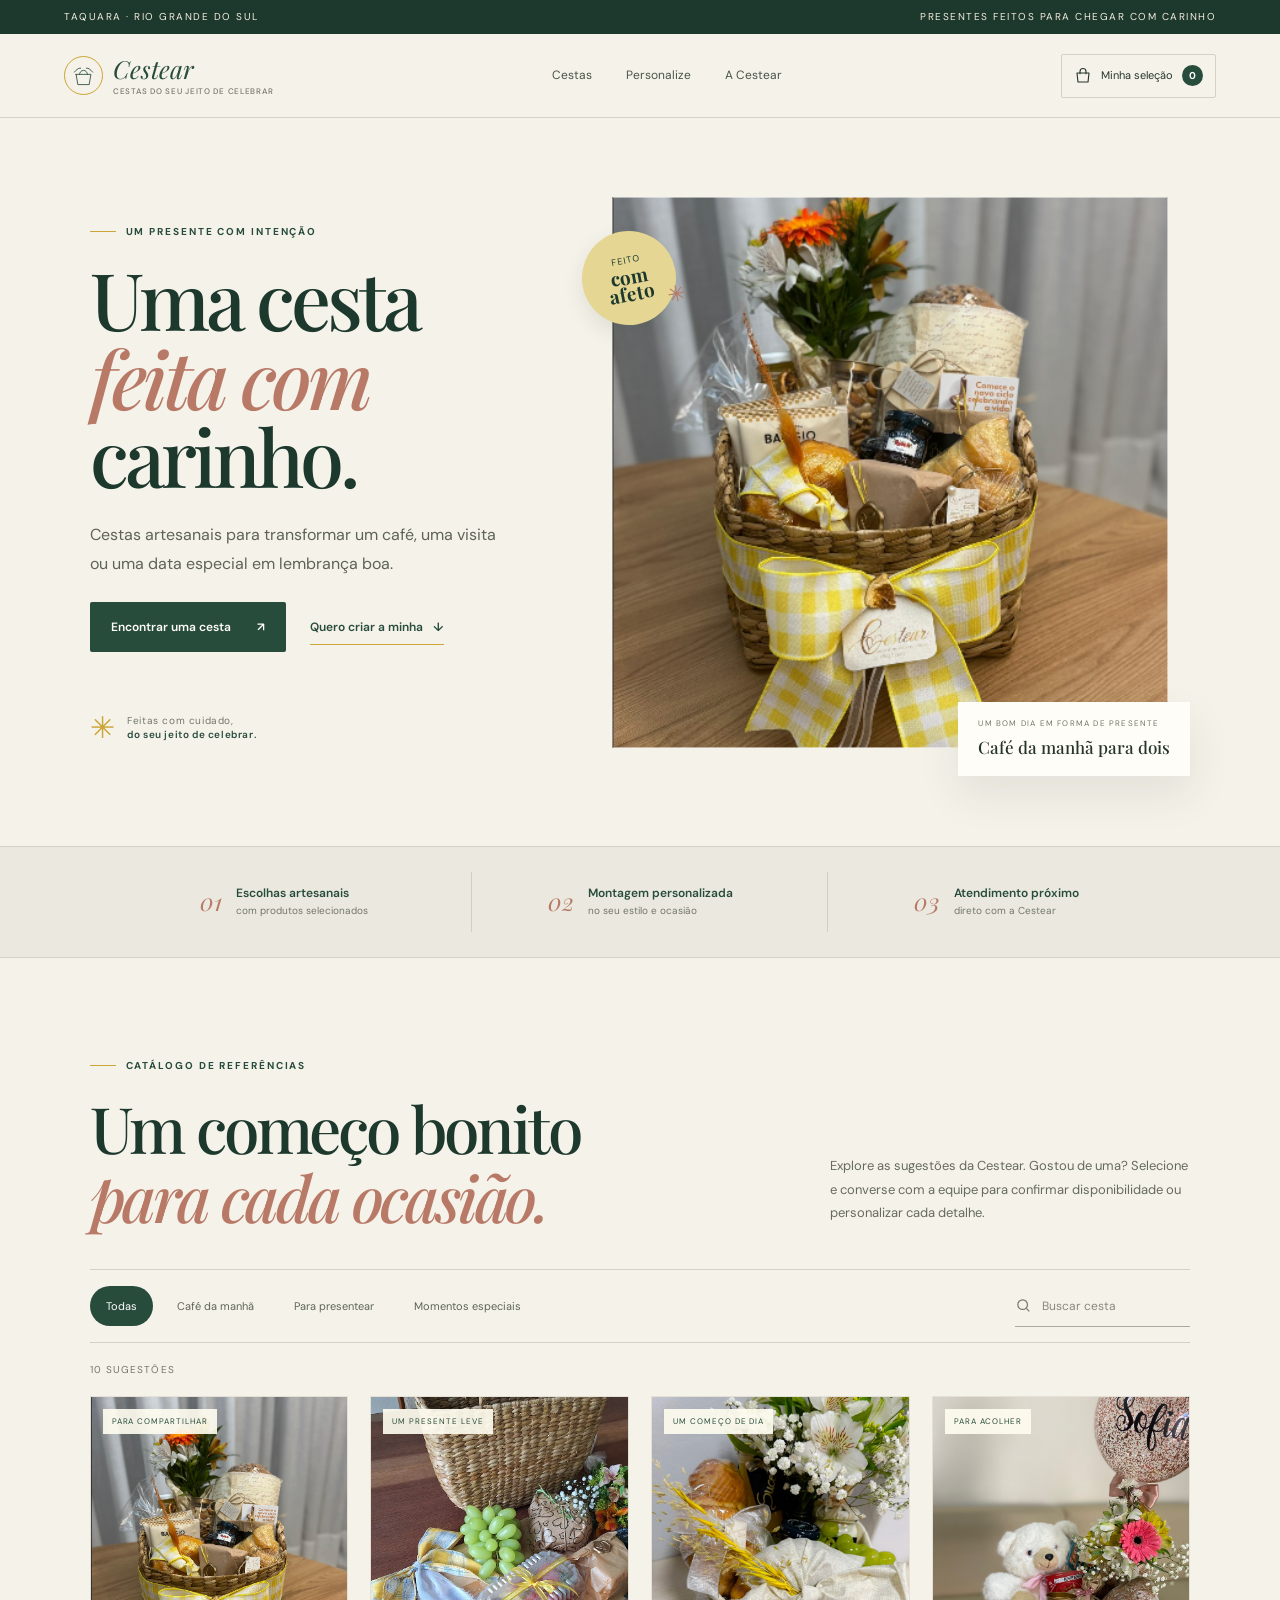
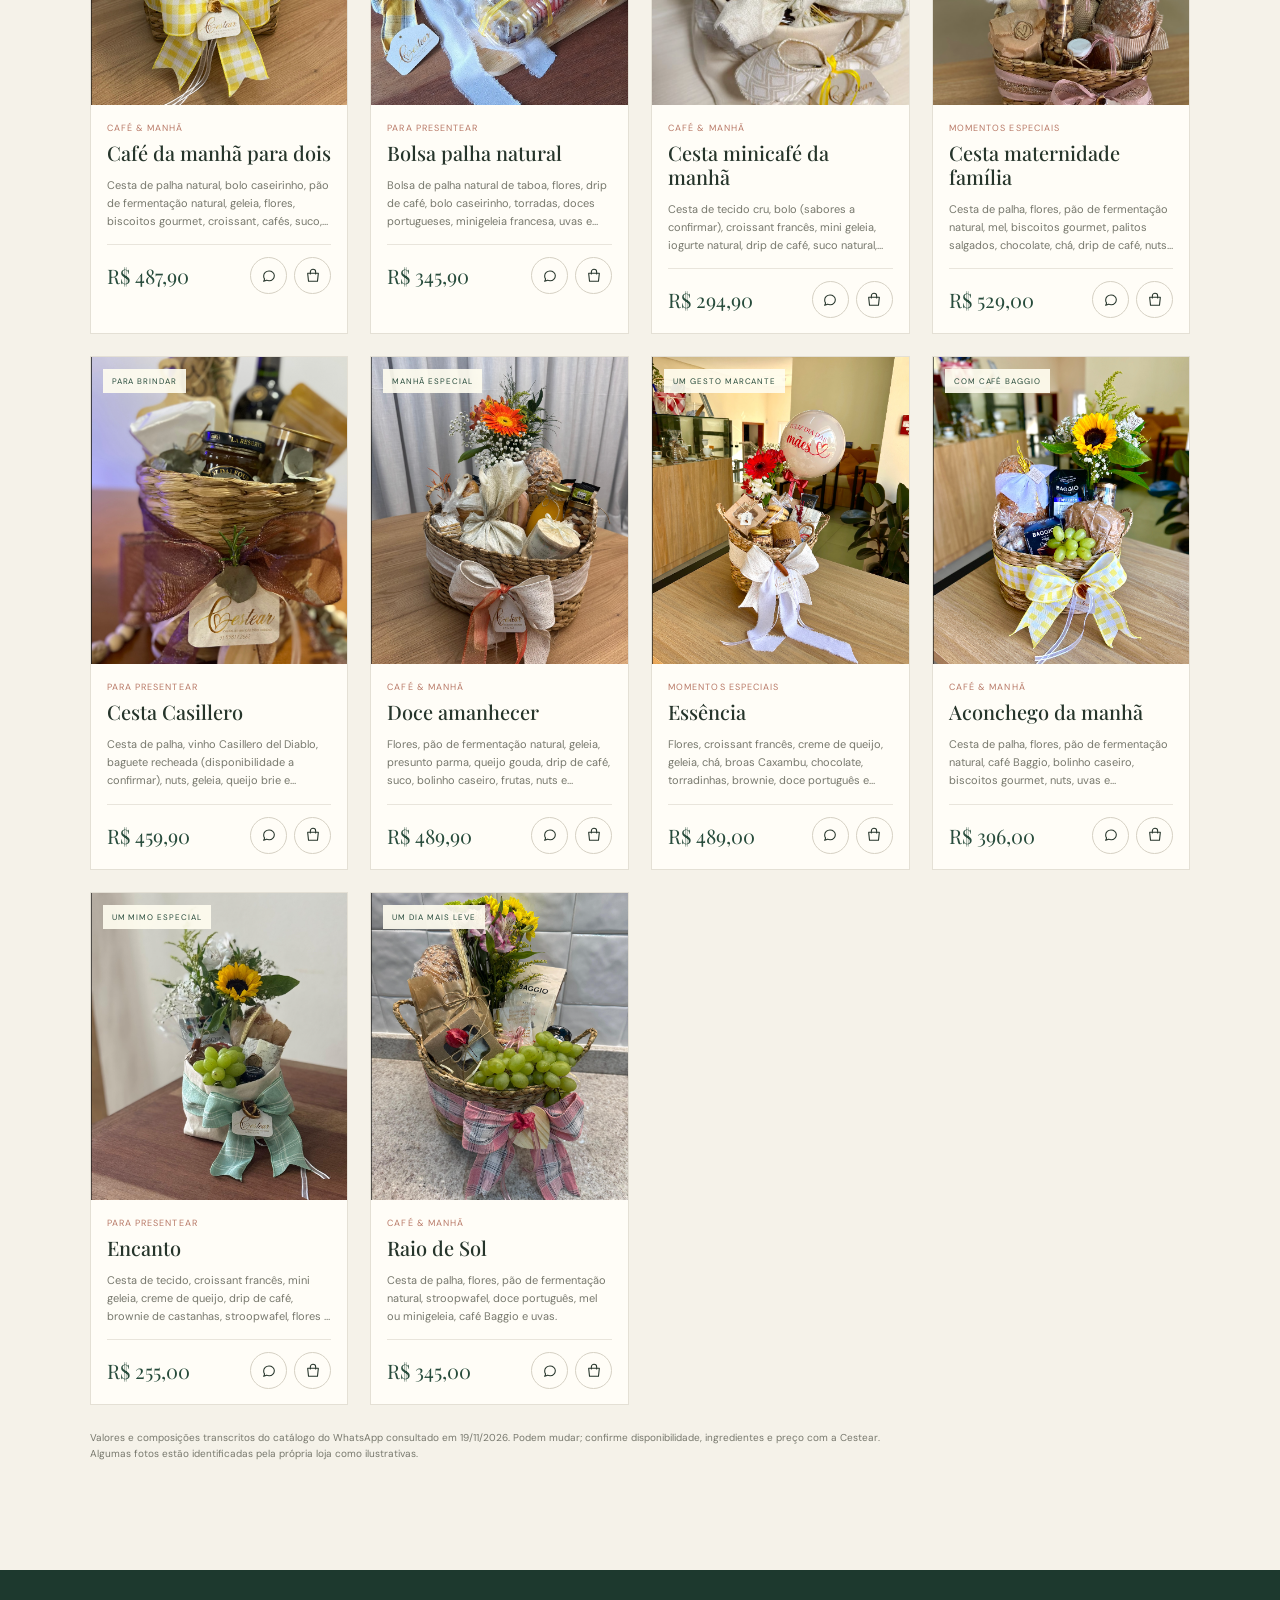
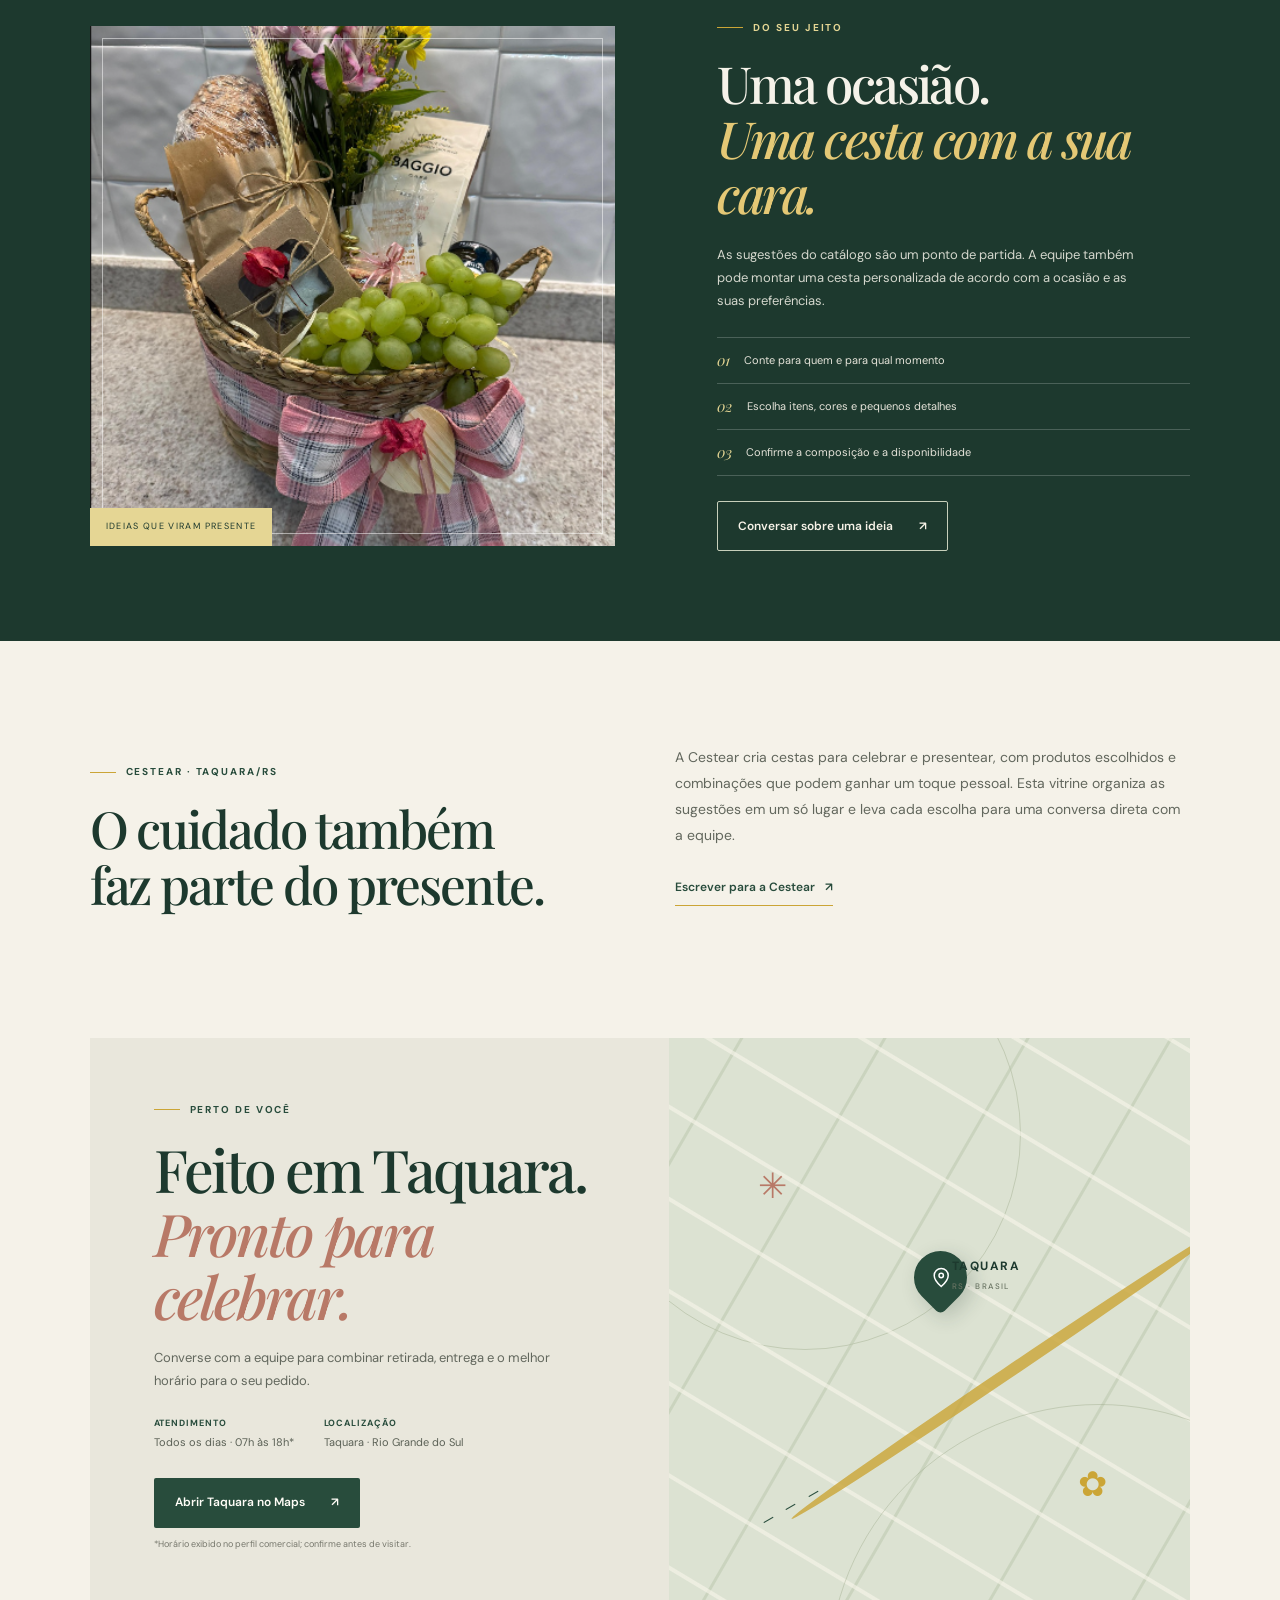
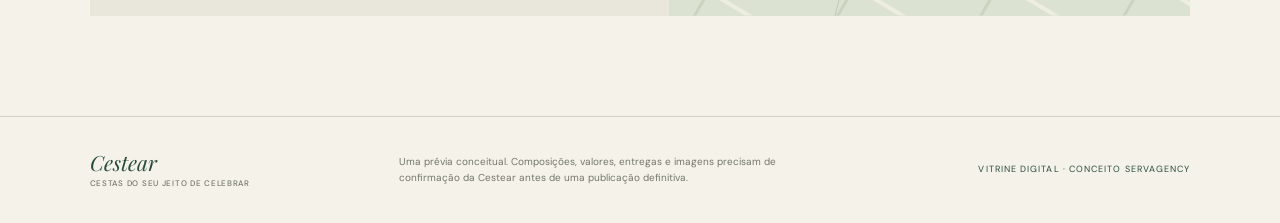
==== commit 9ebaff21: "Fit Cestear hero headline on mobile" ====
--- a/index.html
+++ b/index.html
@@ -31,7 +31,7 @@
       <section class="hero" id="inicio">
         <div class="hero-copy">
           <p class="eyebrow"><span></span> UM PRESENTE COM INTENÇÃO</p>
-          <h1>Um carinho<br /><em>feito pra você</em><br />em cada cesta.</h1>
+          <h1>Uma cesta<br /><em>feita com</em><br />carinho.</h1>
           <p class="hero-intro">Cestas artesanais para transformar um café, uma visita ou uma data especial em lembrança boa.</p>
           <div class="hero-actions"><a class="button button-primary" href="#colecao">Encontrar uma cesta <span aria-hidden="true">↗</span></a><a class="text-link" href="#personalize">Quero criar a minha <span aria-hidden="true">↓</span></a></div>
           <div class="hero-note"><span class="note-flower" aria-hidden="true">✳</span><span>Feitas com cuidado,<br /><b>do seu jeito de celebrar.</b></span></div>
